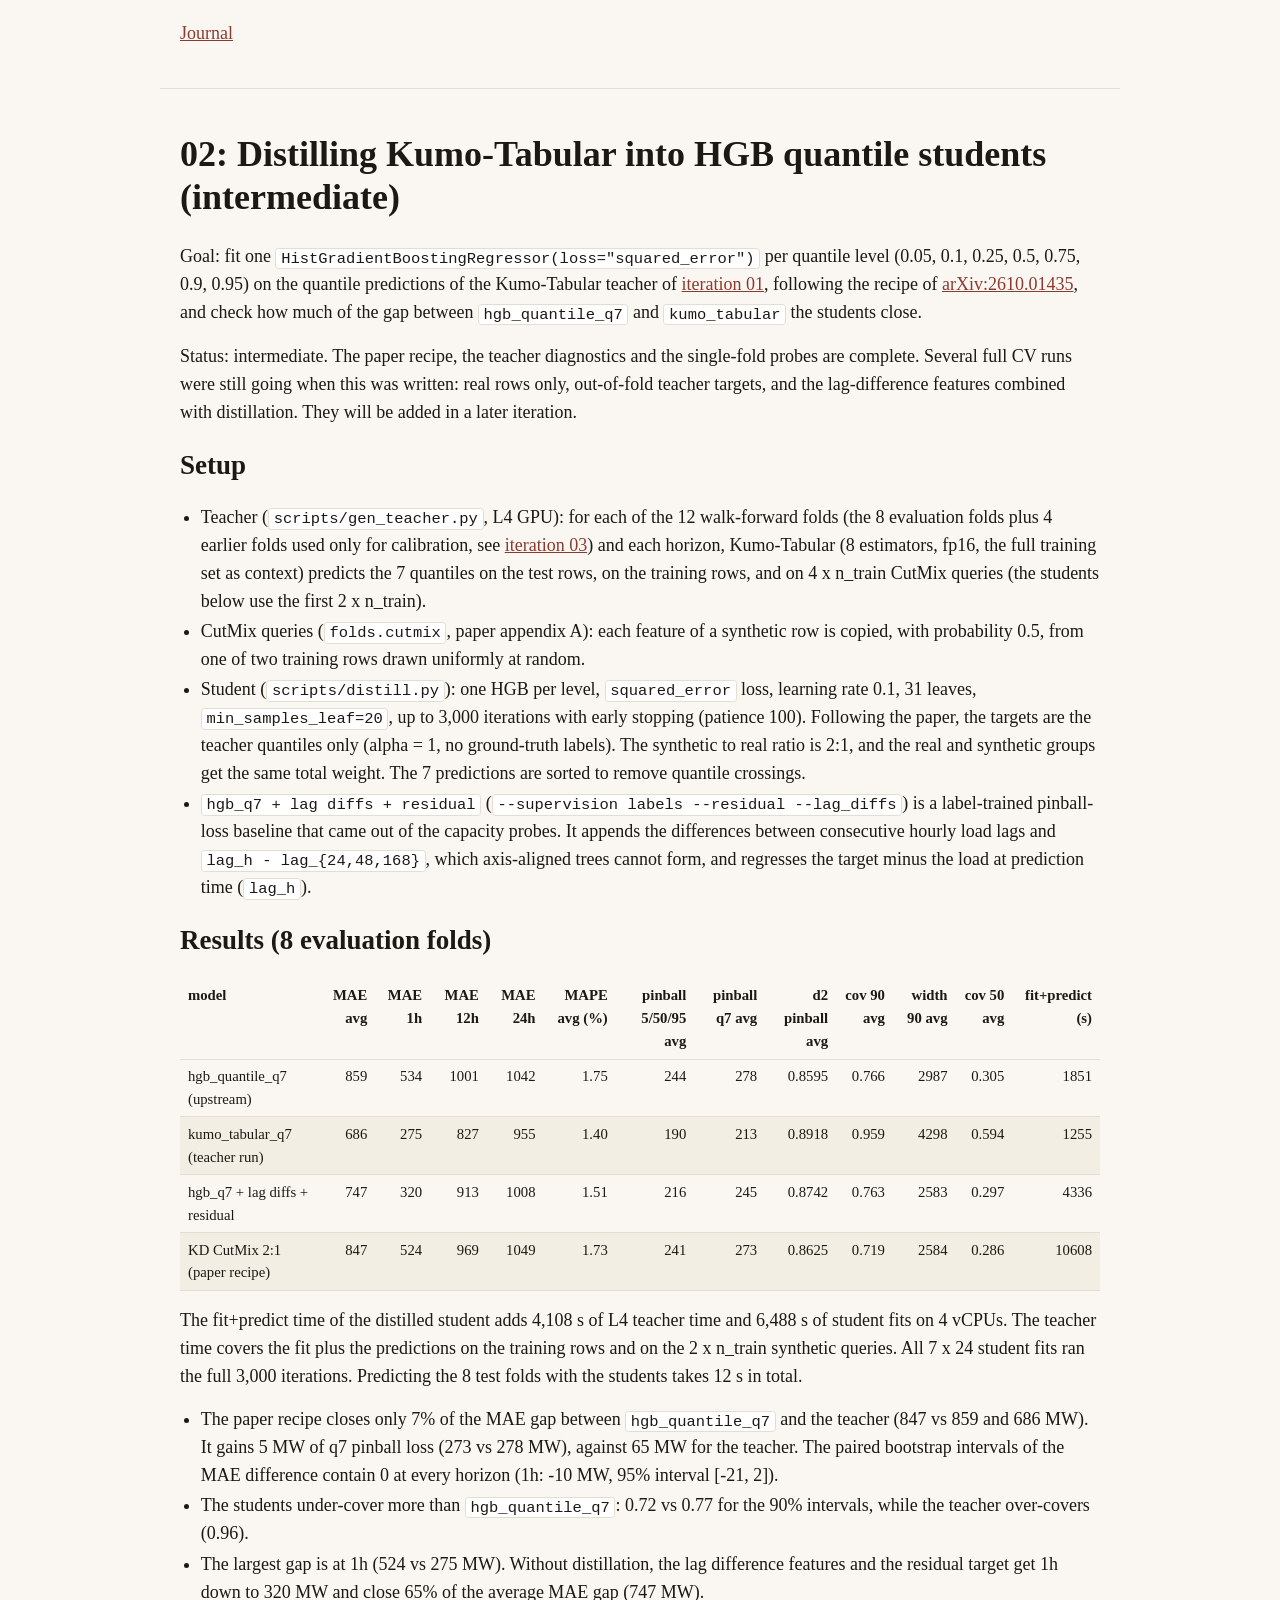
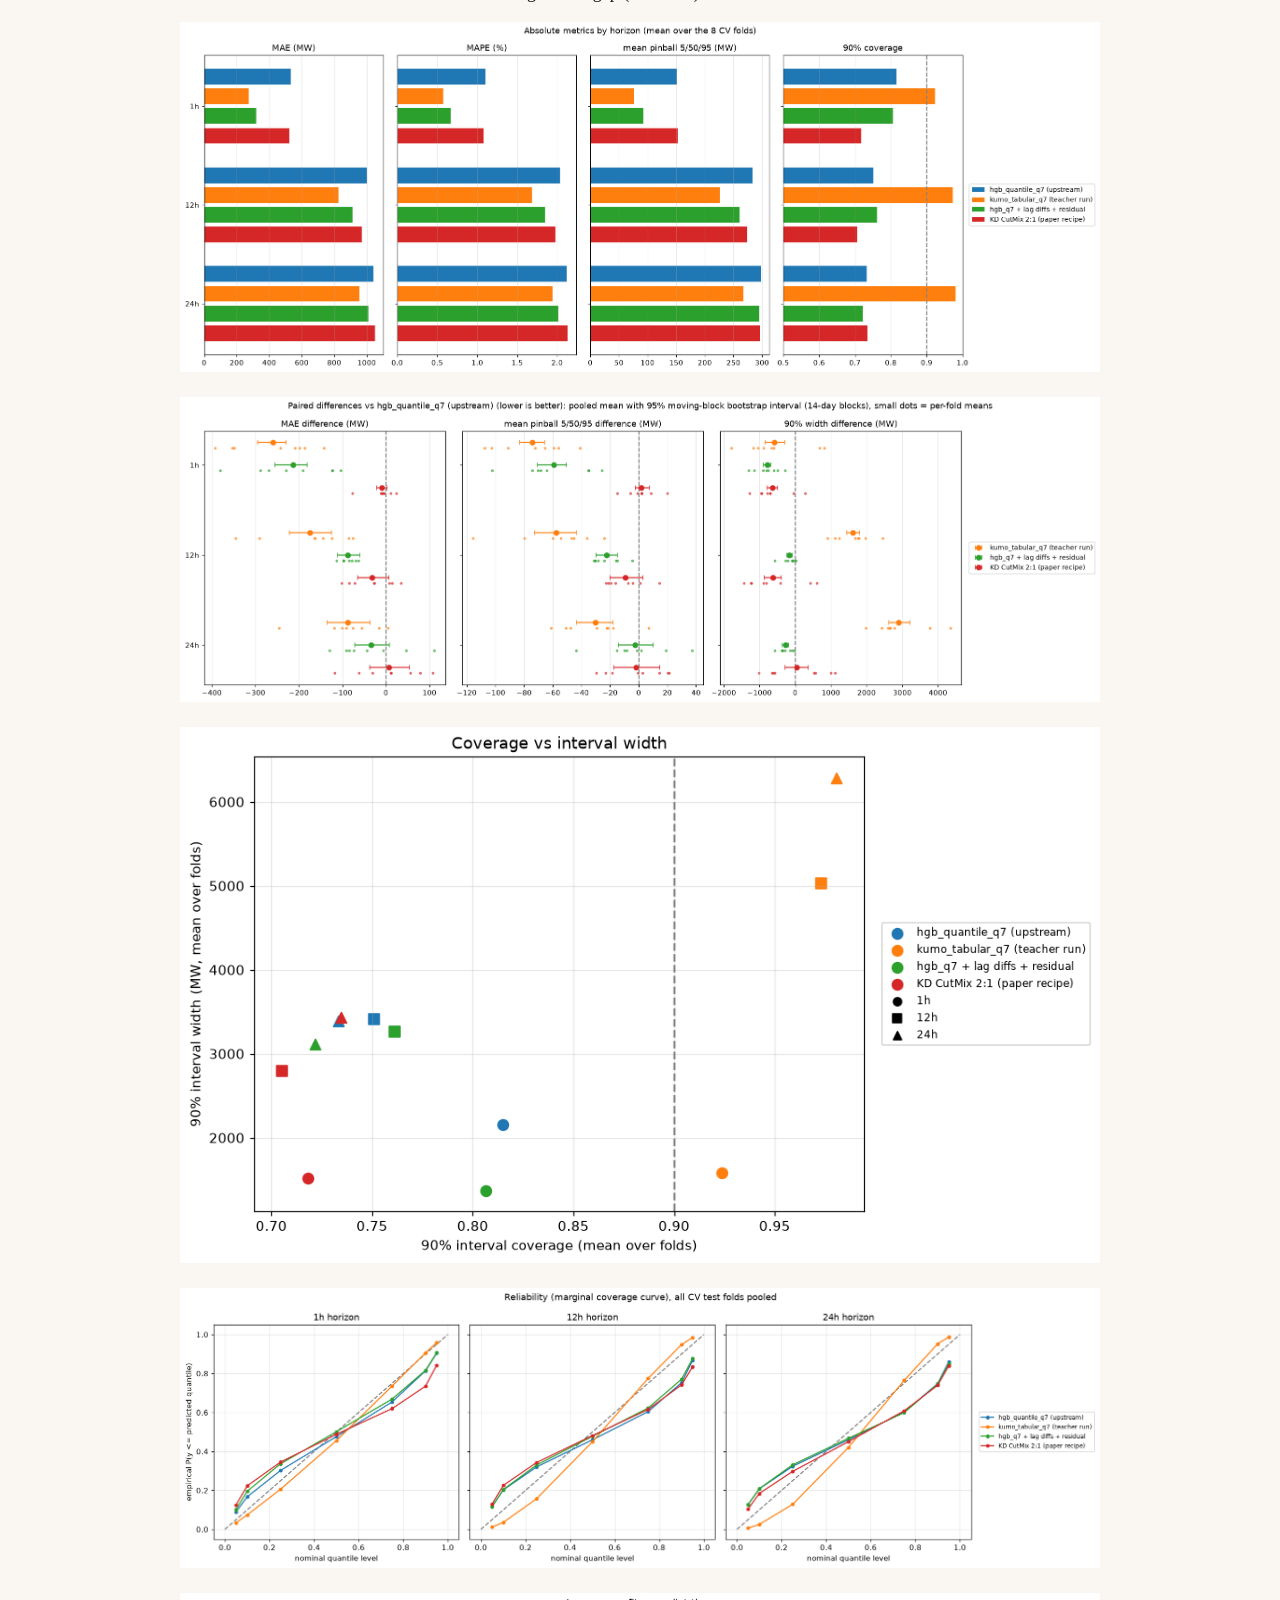
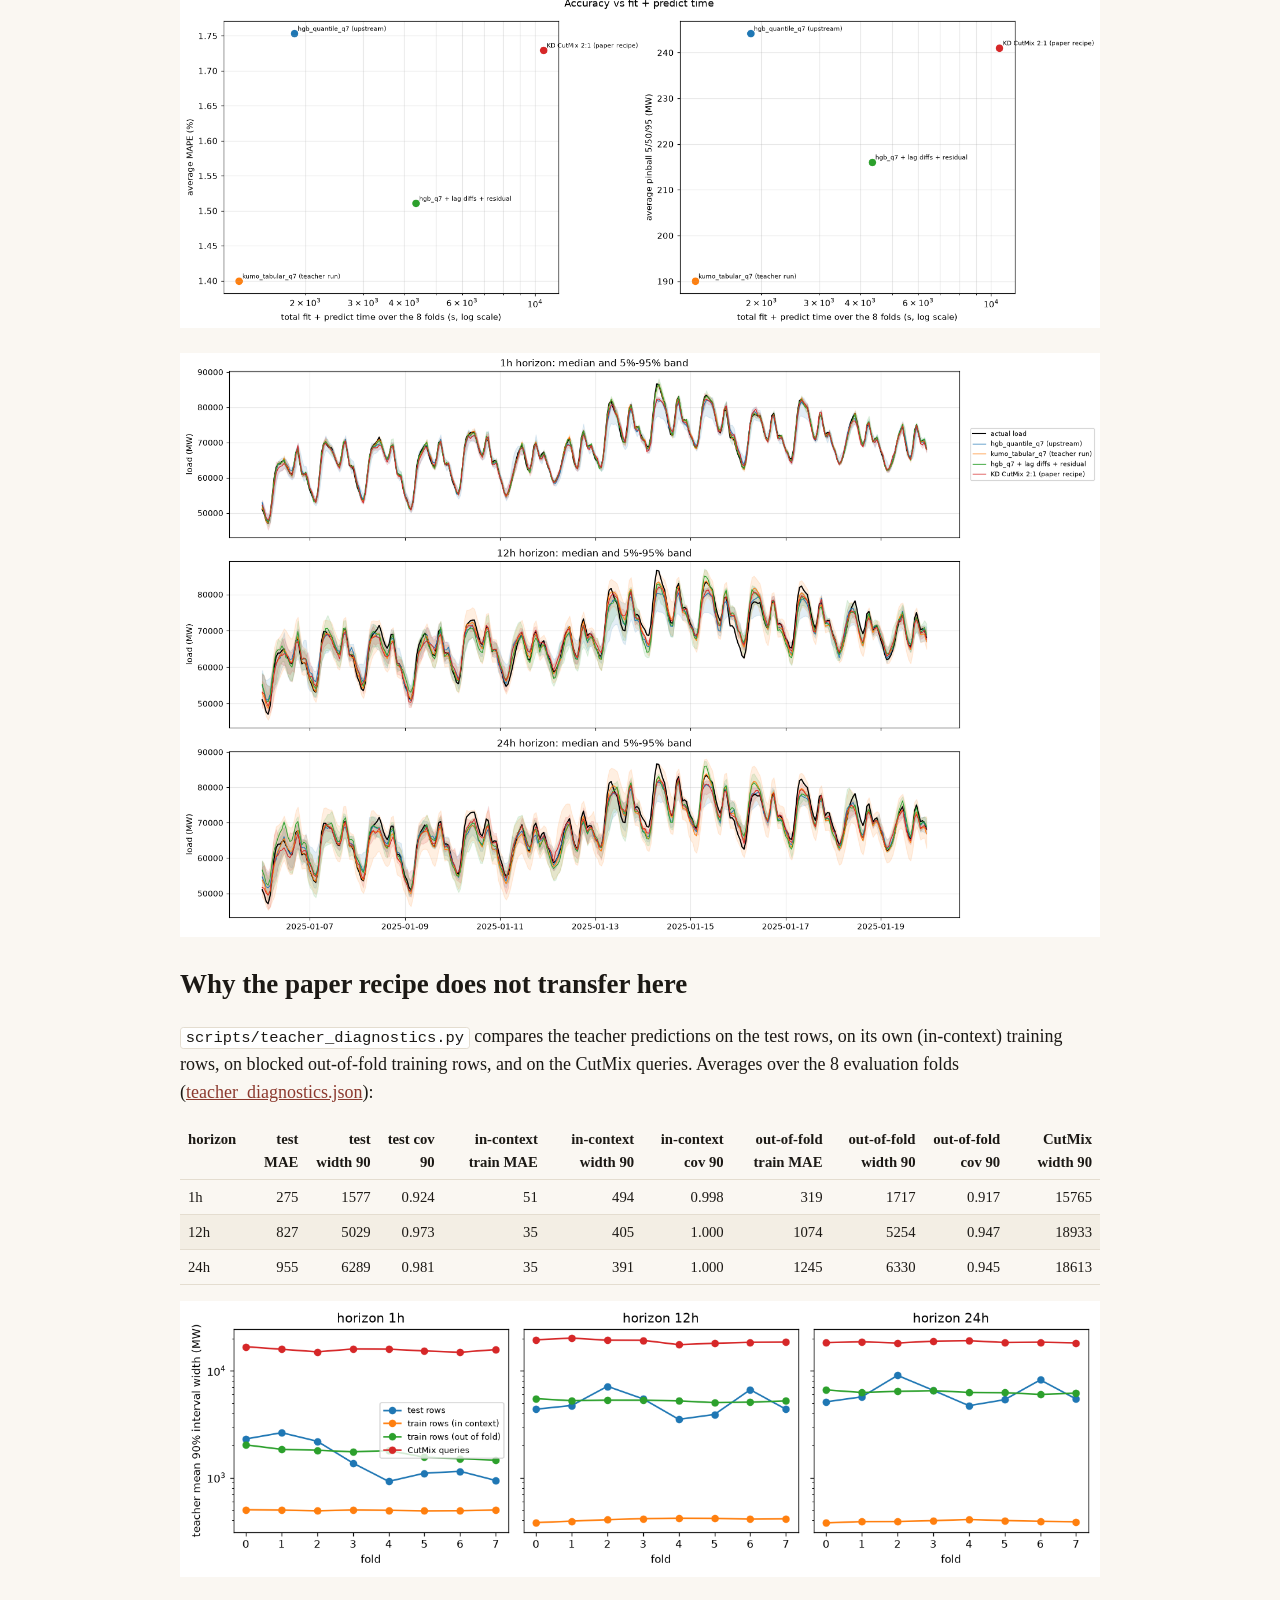
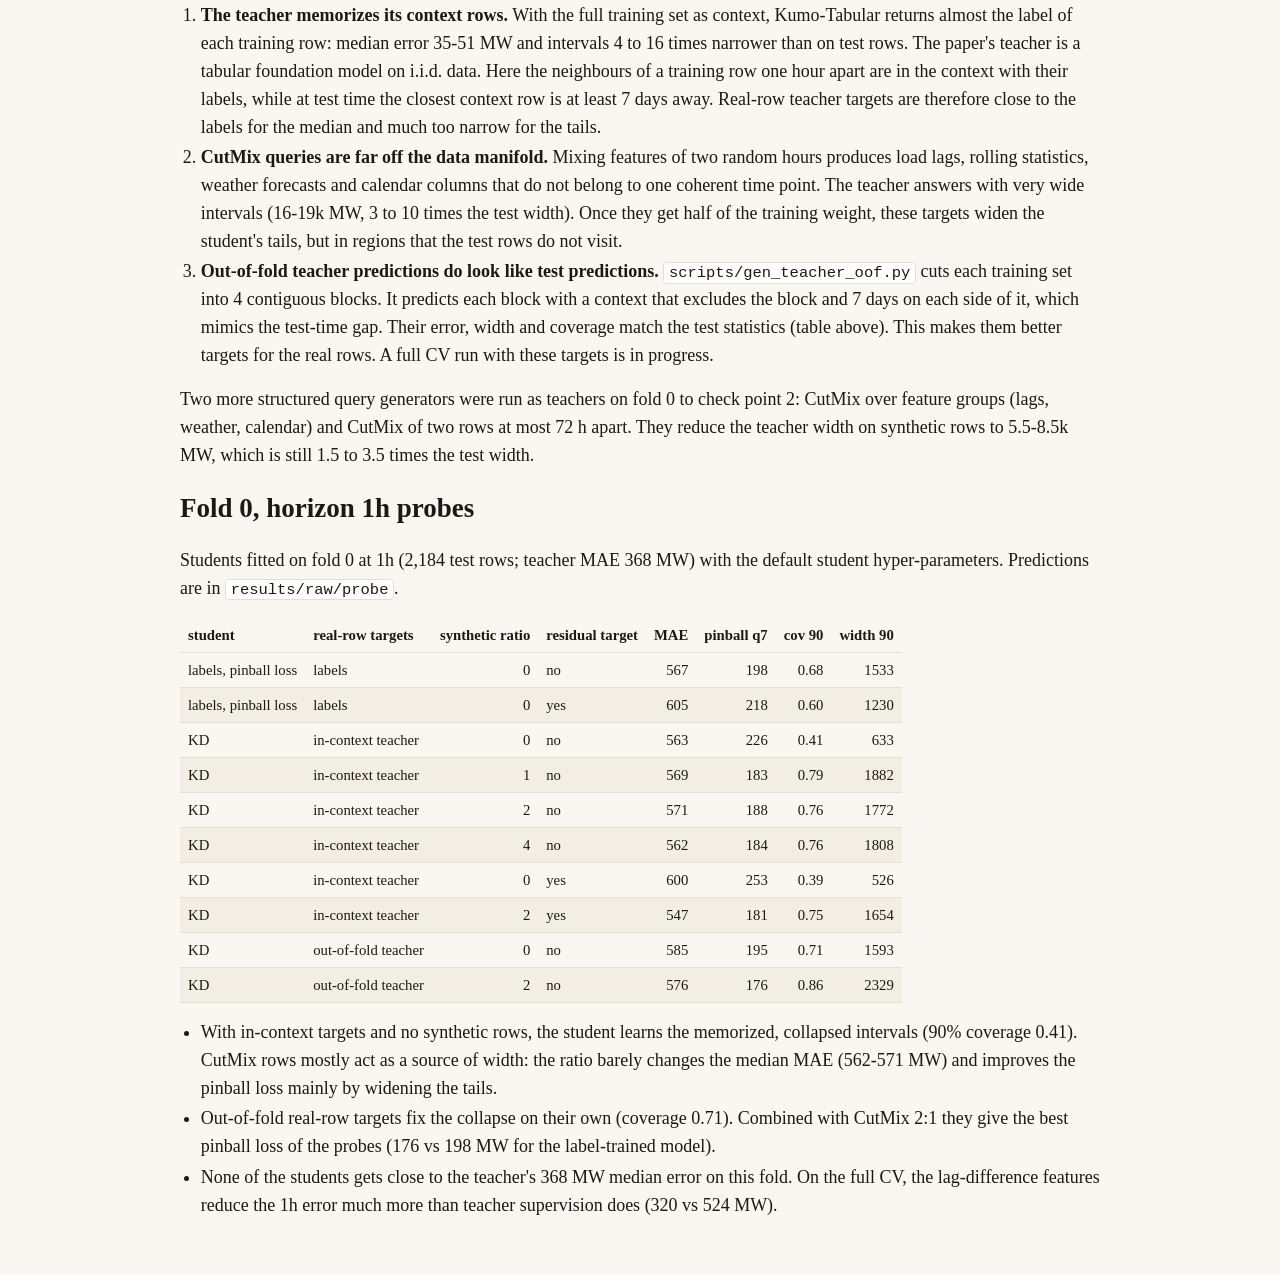
==== pr-21/02-distillation/index.html @ efc815a3 "Publish report for pull request #21" ====
<!DOCTYPE html>
<html lang="en">
<head>
<meta charset="utf-8" />
<meta name="viewport" content="width=device-width, initial-scale=1" />
<title>02-distillation</title>
<link rel="stylesheet" href="../style.css" />
</head>
<body>
<header>
<nav>
<a href="../index.html">Journal</a>

</nav>
</header>
<main>
<h1 id="02-distilling-kumo-tabular-into-hgb-quantile-students-intermediate">02: Distilling Kumo-Tabular into HGB quantile students (intermediate)</h1>
<p>Goal: fit one <code>HistGradientBoostingRegressor(loss="squared_error")</code> per quantile level (0.05, 0.1, 0.25, 0.5, 0.75, 0.9, 0.95) on the quantile predictions of the Kumo-Tabular teacher of <a href="../01-reproduction/index.html">iteration 01</a>, following the recipe of <a href="https://arxiv.org/html/2610.01435">arXiv:2610.01435</a>, and check how much of the gap between <code>hgb_quantile_q7</code> and <code>kumo_tabular</code> the students close.</p>
<p>Status: intermediate. The paper recipe, the teacher diagnostics and the single-fold probes are complete. Several full CV runs were still going when this was written: real rows only, out-of-fold teacher targets, and the lag-difference features combined with distillation. They will be added in a later iteration.</p>
<h2 id="setup">Setup</h2>
<ul>
<li>Teacher (<code>scripts/gen_teacher.py</code>, L4 GPU): for each of the 12 walk-forward folds (the 8 evaluation folds plus 4 earlier folds used only for calibration, see <a href="../03-calibration/index.html">iteration 03</a>) and each horizon, Kumo-Tabular (8 estimators, fp16, the full training set as context) predicts the 7 quantiles on the test rows, on the training rows, and on 4 x n_train CutMix queries (the students below use the first 2 x n_train).</li>
<li>CutMix queries (<code>folds.cutmix</code>, paper appendix A): each feature of a synthetic row is copied, with probability 0.5, from one of two training rows drawn uniformly at random.</li>
<li>Student (<code>scripts/distill.py</code>): one HGB per level, <code>squared_error</code> loss, learning rate 0.1, 31 leaves, <code>min_samples_leaf=20</code>, up to 3,000 iterations with early stopping (patience 100). Following the paper, the targets are the teacher quantiles only (alpha = 1, no ground-truth labels). The synthetic to real ratio is 2:1, and the real and synthetic groups get the same total weight. The 7 predictions are sorted to remove quantile crossings.</li>
<li><code>hgb_q7 + lag diffs + residual</code> (<code>--supervision labels --residual --lag_diffs</code>) is a label-trained pinball-loss baseline that came out of the capacity probes. It appends the differences between consecutive hourly load lags and <code>lag_h - lag_{24,48,168}</code>, which axis-aligned trees cannot form, and regresses the target minus the load at prediction time (<code>lag_h</code>).</li>
</ul>
<h2 id="results-8-evaluation-folds">Results (8 evaluation folds)</h2>
<table>
<thead>
<tr class="header">
<th>model</th>
<th style="text-align: right;">MAE avg</th>
<th style="text-align: right;">MAE 1h</th>
<th style="text-align: right;">MAE 12h</th>
<th style="text-align: right;">MAE 24h</th>
<th style="text-align: right;">MAPE avg (%)</th>
<th style="text-align: right;">pinball 5/50/95 avg</th>
<th style="text-align: right;">pinball q7 avg</th>
<th style="text-align: right;">d2 pinball avg</th>
<th style="text-align: right;">cov 90 avg</th>
<th style="text-align: right;">width 90 avg</th>
<th style="text-align: right;">cov 50 avg</th>
<th style="text-align: right;">fit+predict (s)</th>
</tr>
</thead>
<tbody>
<tr class="odd">
<td>hgb_quantile_q7 (upstream)</td>
<td style="text-align: right;">859</td>
<td style="text-align: right;">534</td>
<td style="text-align: right;">1001</td>
<td style="text-align: right;">1042</td>
<td style="text-align: right;">1.75</td>
<td style="text-align: right;">244</td>
<td style="text-align: right;">278</td>
<td style="text-align: right;">0.8595</td>
<td style="text-align: right;">0.766</td>
<td style="text-align: right;">2987</td>
<td style="text-align: right;">0.305</td>
<td style="text-align: right;">1851</td>
</tr>
<tr class="even">
<td>kumo_tabular_q7 (teacher run)</td>
<td style="text-align: right;">686</td>
<td style="text-align: right;">275</td>
<td style="text-align: right;">827</td>
<td style="text-align: right;">955</td>
<td style="text-align: right;">1.40</td>
<td style="text-align: right;">190</td>
<td style="text-align: right;">213</td>
<td style="text-align: right;">0.8918</td>
<td style="text-align: right;">0.959</td>
<td style="text-align: right;">4298</td>
<td style="text-align: right;">0.594</td>
<td style="text-align: right;">1255</td>
</tr>
<tr class="odd">
<td>hgb_q7 + lag diffs + residual</td>
<td style="text-align: right;">747</td>
<td style="text-align: right;">320</td>
<td style="text-align: right;">913</td>
<td style="text-align: right;">1008</td>
<td style="text-align: right;">1.51</td>
<td style="text-align: right;">216</td>
<td style="text-align: right;">245</td>
<td style="text-align: right;">0.8742</td>
<td style="text-align: right;">0.763</td>
<td style="text-align: right;">2583</td>
<td style="text-align: right;">0.297</td>
<td style="text-align: right;">4336</td>
</tr>
<tr class="even">
<td>KD CutMix 2:1 (paper recipe)</td>
<td style="text-align: right;">847</td>
<td style="text-align: right;">524</td>
<td style="text-align: right;">969</td>
<td style="text-align: right;">1049</td>
<td style="text-align: right;">1.73</td>
<td style="text-align: right;">241</td>
<td style="text-align: right;">273</td>
<td style="text-align: right;">0.8625</td>
<td style="text-align: right;">0.719</td>
<td style="text-align: right;">2584</td>
<td style="text-align: right;">0.286</td>
<td style="text-align: right;">10608</td>
</tr>
</tbody>
</table>
<p>The fit+predict time of the distilled student adds 4,108 s of L4 teacher time and 6,488 s of student fits on 4 vCPUs. The teacher time covers the fit plus the predictions on the training rows and on the 2 x n_train synthetic queries. All 7 x 24 student fits ran the full 3,000 iterations. Predicting the 8 test folds with the students takes 12 s in total.</p>
<ul>
<li>The paper recipe closes only 7% of the MAE gap between <code>hgb_quantile_q7</code> and the teacher (847 vs 859 and 686 MW). It gains 5 MW of q7 pinball loss (273 vs 278 MW), against 65 MW for the teacher. The paired bootstrap intervals of the MAE difference contain 0 at every horizon (1h: -10 MW, 95% interval [-21, 2]).</li>
<li>The students under-cover more than <code>hgb_quantile_q7</code>: 0.72 vs 0.77 for the 90% intervals, while the teacher over-covers (0.96).</li>
<li>The largest gap is at 1h (524 vs 275 MW). Without distillation, the lag difference features and the residual target get 1h down to 320 MW and close 65% of the average MAE gap (747 MW).</li>
</ul>
<p><img src="bars.png" alt="Absolute metrics by horizon" /></p>
<p><img src="differences.png" alt="Paired differences vs hgb_quantile_q7" /></p>
<p><img src="coverage_width.png" alt="Coverage vs width" /></p>
<p><img src="reliability.png" alt="Reliability" /></p>
<p><img src="pareto.png" alt="Accuracy vs fit + predict time" /></p>
<p><img src="timeseries.png" alt="True vs predicted load, two weeks of January 2025" /></p>
<h2 id="why-the-paper-recipe-does-not-transfer-here">Why the paper recipe does not transfer here</h2>
<p><code>scripts/teacher_diagnostics.py</code> compares the teacher predictions on the test rows, on its own (in-context) training rows, on blocked out-of-fold training rows, and on the CutMix queries. Averages over the 8 evaluation folds (<a href="teacher_diagnostics.json">teacher_diagnostics.json</a>):</p>
<table>
<thead>
<tr class="header">
<th>horizon</th>
<th style="text-align: right;">test MAE</th>
<th style="text-align: right;">test width 90</th>
<th style="text-align: right;">test cov 90</th>
<th style="text-align: right;">in-context train MAE</th>
<th style="text-align: right;">in-context width 90</th>
<th style="text-align: right;">in-context cov 90</th>
<th style="text-align: right;">out-of-fold train MAE</th>
<th style="text-align: right;">out-of-fold width 90</th>
<th style="text-align: right;">out-of-fold cov 90</th>
<th style="text-align: right;">CutMix width 90</th>
</tr>
</thead>
<tbody>
<tr class="odd">
<td>1h</td>
<td style="text-align: right;">275</td>
<td style="text-align: right;">1577</td>
<td style="text-align: right;">0.924</td>
<td style="text-align: right;">51</td>
<td style="text-align: right;">494</td>
<td style="text-align: right;">0.998</td>
<td style="text-align: right;">319</td>
<td style="text-align: right;">1717</td>
<td style="text-align: right;">0.917</td>
<td style="text-align: right;">15765</td>
</tr>
<tr class="even">
<td>12h</td>
<td style="text-align: right;">827</td>
<td style="text-align: right;">5029</td>
<td style="text-align: right;">0.973</td>
<td style="text-align: right;">35</td>
<td style="text-align: right;">405</td>
<td style="text-align: right;">1.000</td>
<td style="text-align: right;">1074</td>
<td style="text-align: right;">5254</td>
<td style="text-align: right;">0.947</td>
<td style="text-align: right;">18933</td>
</tr>
<tr class="odd">
<td>24h</td>
<td style="text-align: right;">955</td>
<td style="text-align: right;">6289</td>
<td style="text-align: right;">0.981</td>
<td style="text-align: right;">35</td>
<td style="text-align: right;">391</td>
<td style="text-align: right;">1.000</td>
<td style="text-align: right;">1245</td>
<td style="text-align: right;">6330</td>
<td style="text-align: right;">0.945</td>
<td style="text-align: right;">18613</td>
</tr>
</tbody>
</table>
<p><img src="teacher_width.png" alt="Teacher 90% interval width on test, train and CutMix rows" /></p>
<ol type="1">
<li><strong>The teacher memorizes its context rows.</strong> With the full training set as context, Kumo-Tabular returns almost the label of each training row: median error 35-51 MW and intervals 4 to 16 times narrower than on test rows. The paper's teacher is a tabular foundation model on i.i.d. data. Here the neighbours of a training row one hour apart are in the context with their labels, while at test time the closest context row is at least 7 days away. Real-row teacher targets are therefore close to the labels for the median and much too narrow for the tails.</li>
<li><strong>CutMix queries are far off the data manifold.</strong> Mixing features of two random hours produces load lags, rolling statistics, weather forecasts and calendar columns that do not belong to one coherent time point. The teacher answers with very wide intervals (16-19k MW, 3 to 10 times the test width). Once they get half of the training weight, these targets widen the student's tails, but in regions that the test rows do not visit.</li>
<li><strong>Out-of-fold teacher predictions do look like test predictions.</strong> <code>scripts/gen_teacher_oof.py</code> cuts each training set into 4 contiguous blocks. It predicts each block with a context that excludes the block and 7 days on each side of it, which mimics the test-time gap. Their error, width and coverage match the test statistics (table above). This makes them better targets for the real rows. A full CV run with these targets is in progress.</li>
</ol>
<p>Two more structured query generators were run as teachers on fold 0 to check point 2: CutMix over feature groups (lags, weather, calendar) and CutMix of two rows at most 72 h apart. They reduce the teacher width on synthetic rows to 5.5-8.5k MW, which is still 1.5 to 3.5 times the test width.</p>
<h2 id="fold-0-horizon-1h-probes">Fold 0, horizon 1h probes</h2>
<p>Students fitted on fold 0 at 1h (2,184 test rows; teacher MAE 368 MW) with the default student hyper-parameters. Predictions are in <code>results/raw/probe</code>.</p>
<table>
<thead>
<tr class="header">
<th>student</th>
<th>real-row targets</th>
<th style="text-align: right;">synthetic ratio</th>
<th>residual target</th>
<th style="text-align: right;">MAE</th>
<th style="text-align: right;">pinball q7</th>
<th style="text-align: right;">cov 90</th>
<th style="text-align: right;">width 90</th>
</tr>
</thead>
<tbody>
<tr class="odd">
<td>labels, pinball loss</td>
<td>labels</td>
<td style="text-align: right;">0</td>
<td>no</td>
<td style="text-align: right;">567</td>
<td style="text-align: right;">198</td>
<td style="text-align: right;">0.68</td>
<td style="text-align: right;">1533</td>
</tr>
<tr class="even">
<td>labels, pinball loss</td>
<td>labels</td>
<td style="text-align: right;">0</td>
<td>yes</td>
<td style="text-align: right;">605</td>
<td style="text-align: right;">218</td>
<td style="text-align: right;">0.60</td>
<td style="text-align: right;">1230</td>
</tr>
<tr class="odd">
<td>KD</td>
<td>in-context teacher</td>
<td style="text-align: right;">0</td>
<td>no</td>
<td style="text-align: right;">563</td>
<td style="text-align: right;">226</td>
<td style="text-align: right;">0.41</td>
<td style="text-align: right;">633</td>
</tr>
<tr class="even">
<td>KD</td>
<td>in-context teacher</td>
<td style="text-align: right;">1</td>
<td>no</td>
<td style="text-align: right;">569</td>
<td style="text-align: right;">183</td>
<td style="text-align: right;">0.79</td>
<td style="text-align: right;">1882</td>
</tr>
<tr class="odd">
<td>KD</td>
<td>in-context teacher</td>
<td style="text-align: right;">2</td>
<td>no</td>
<td style="text-align: right;">571</td>
<td style="text-align: right;">188</td>
<td style="text-align: right;">0.76</td>
<td style="text-align: right;">1772</td>
</tr>
<tr class="even">
<td>KD</td>
<td>in-context teacher</td>
<td style="text-align: right;">4</td>
<td>no</td>
<td style="text-align: right;">562</td>
<td style="text-align: right;">184</td>
<td style="text-align: right;">0.76</td>
<td style="text-align: right;">1808</td>
</tr>
<tr class="odd">
<td>KD</td>
<td>in-context teacher</td>
<td style="text-align: right;">0</td>
<td>yes</td>
<td style="text-align: right;">600</td>
<td style="text-align: right;">253</td>
<td style="text-align: right;">0.39</td>
<td style="text-align: right;">526</td>
</tr>
<tr class="even">
<td>KD</td>
<td>in-context teacher</td>
<td style="text-align: right;">2</td>
<td>yes</td>
<td style="text-align: right;">547</td>
<td style="text-align: right;">181</td>
<td style="text-align: right;">0.75</td>
<td style="text-align: right;">1654</td>
</tr>
<tr class="odd">
<td>KD</td>
<td>out-of-fold teacher</td>
<td style="text-align: right;">0</td>
<td>no</td>
<td style="text-align: right;">585</td>
<td style="text-align: right;">195</td>
<td style="text-align: right;">0.71</td>
<td style="text-align: right;">1593</td>
</tr>
<tr class="even">
<td>KD</td>
<td>out-of-fold teacher</td>
<td style="text-align: right;">2</td>
<td>no</td>
<td style="text-align: right;">576</td>
<td style="text-align: right;">176</td>
<td style="text-align: right;">0.86</td>
<td style="text-align: right;">2329</td>
</tr>
</tbody>
</table>
<ul>
<li>With in-context targets and no synthetic rows, the student learns the memorized, collapsed intervals (90% coverage 0.41). CutMix rows mostly act as a source of width: the ratio barely changes the median MAE (562-571 MW) and improves the pinball loss mainly by widening the tails.</li>
<li>Out-of-fold real-row targets fix the collapse on their own (coverage 0.71). Combined with CutMix 2:1 they give the best pinball loss of the probes (176 vs 198 MW for the label-trained model).</li>
<li>None of the students gets close to the teacher's 368 MW median error on this fold. On the full CV, the lag-difference features reduce the 1h error much more than teacher supervision does (320 vs 524 MW).</li>
</ul>

</main>
</body>
</html>
---- pr-21/style.css ----
:root { color-scheme: light; --ink: #1c1915; --muted: #5c564c; --line: #e4ddd0; --paper: #faf7f2; --accent: #8c3a2f; }
body { margin: 0; font: 18px/1.55 "Iowan Old Style", Palatino, Georgia, serif; color: var(--ink); background: var(--paper); }
header, main { max-width: 920px; margin: 0 auto; padding: 1.25rem 1.25rem 2.5rem; }
header { border-bottom: 1px solid var(--line); }
a { color: var(--accent); }
nav a { margin-right: 1rem; }
h1, h2, h3, h4, h5, h6 { line-height: 1.2; }
p, ul, ol, blockquote, pre, div.sourceCode, table, hr, .footnotes { margin: 1rem 0; }
ul, ol { padding-left: 1.3rem; }
li { margin: 0.15rem 0; }
li > ul, li > ol { margin: 0.15rem 0; }
ul.task-list { list-style: none; padding-left: 0.2rem; }
ul.task-list input { margin-right: 0.4rem; }
blockquote { padding: 0.2rem 1rem; border-left: 3px solid var(--accent); color: var(--muted); }
table { border-collapse: collapse; width: 100%; font-size: 0.92rem; display: block; overflow-x: auto; }
th, td { border-bottom: 1px solid var(--line); text-align: left; padding: 0.35rem 0.5rem; vertical-align: top; }
tbody tr.even { background: #f3eee4; }
code { font-family: ui-monospace, SFMono-Regular, Menlo, Consolas, monospace; font-size: 0.86em; }
:not(pre) > code { background: #fff; border: 1px solid var(--line); padding: 0.05em 0.3em; border-radius: 0.2rem; }
pre { overflow-x: auto; padding: 0.8rem 1rem; background: #fff; border: 1px solid var(--line); }
div.sourceCode { overflow-x: auto; background: #fff; border: 1px solid var(--line); }
div.sourceCode pre { margin: 0; border: 0; background: transparent; }
div.sourceCode a { color: inherit; text-decoration: none; }
hr { border: 0; border-top: 1px solid var(--line); }
img { max-width: 100%; height: auto; }
figure { margin: 1rem 0; }
figcaption { color: var(--muted); font-size: 0.9rem; }
math[display="block"] { display: block; overflow-x: auto; margin: 1rem 0; }
sup { line-height: 0; }
.footnotes { color: var(--muted); font-size: 0.92rem; }
.footnote-back { text-decoration: none; }
.meta { color: var(--muted); }
dt { font-weight: 600; }
dd { margin: 0 0 0.6rem; }
del { color: var(--muted); }
code span.al { color: #ff0000; font-weight: bold; }
code span.an { color: #60a0b0; font-weight: bold; font-style: italic; }
code span.at { color: #7d9029; }
code span.bn { color: #40a070; }
code span.bu { color: #008000; }
code span.cf { color: #007020; font-weight: bold; }
code span.ch { color: #4070a0; }
code span.cn { color: #880000; }
code span.co { color: #60a0b0; font-style: italic; }
code span.cv { color: #60a0b0; font-weight: bold; font-style: italic; }
code span.do { color: #ba2121; font-style: italic; }
code span.dt { color: #902000; }
code span.dv { color: #40a070; }
code span.er { color: #ff0000; font-weight: bold; }
code span.fl { color: #40a070; }
code span.fu { color: #06287e; }
code span.im { color: #008000; font-weight: bold; }
code span.in { color: #60a0b0; font-weight: bold; font-style: italic; }
code span.kw { color: #007020; font-weight: bold; }
code span.op { color: #666666; }
code span.ot { color: #007020; }
code span.pp { color: #bc7a00; }
code span.sc { color: #4070a0; }
code span.ss { color: #bb6688; }
code span.st { color: #4070a0; }
code span.va { color: #19177c; }
code span.vs { color: #4070a0; }
code span.wa { color: #60a0b0; font-weight: bold; font-style: italic; }
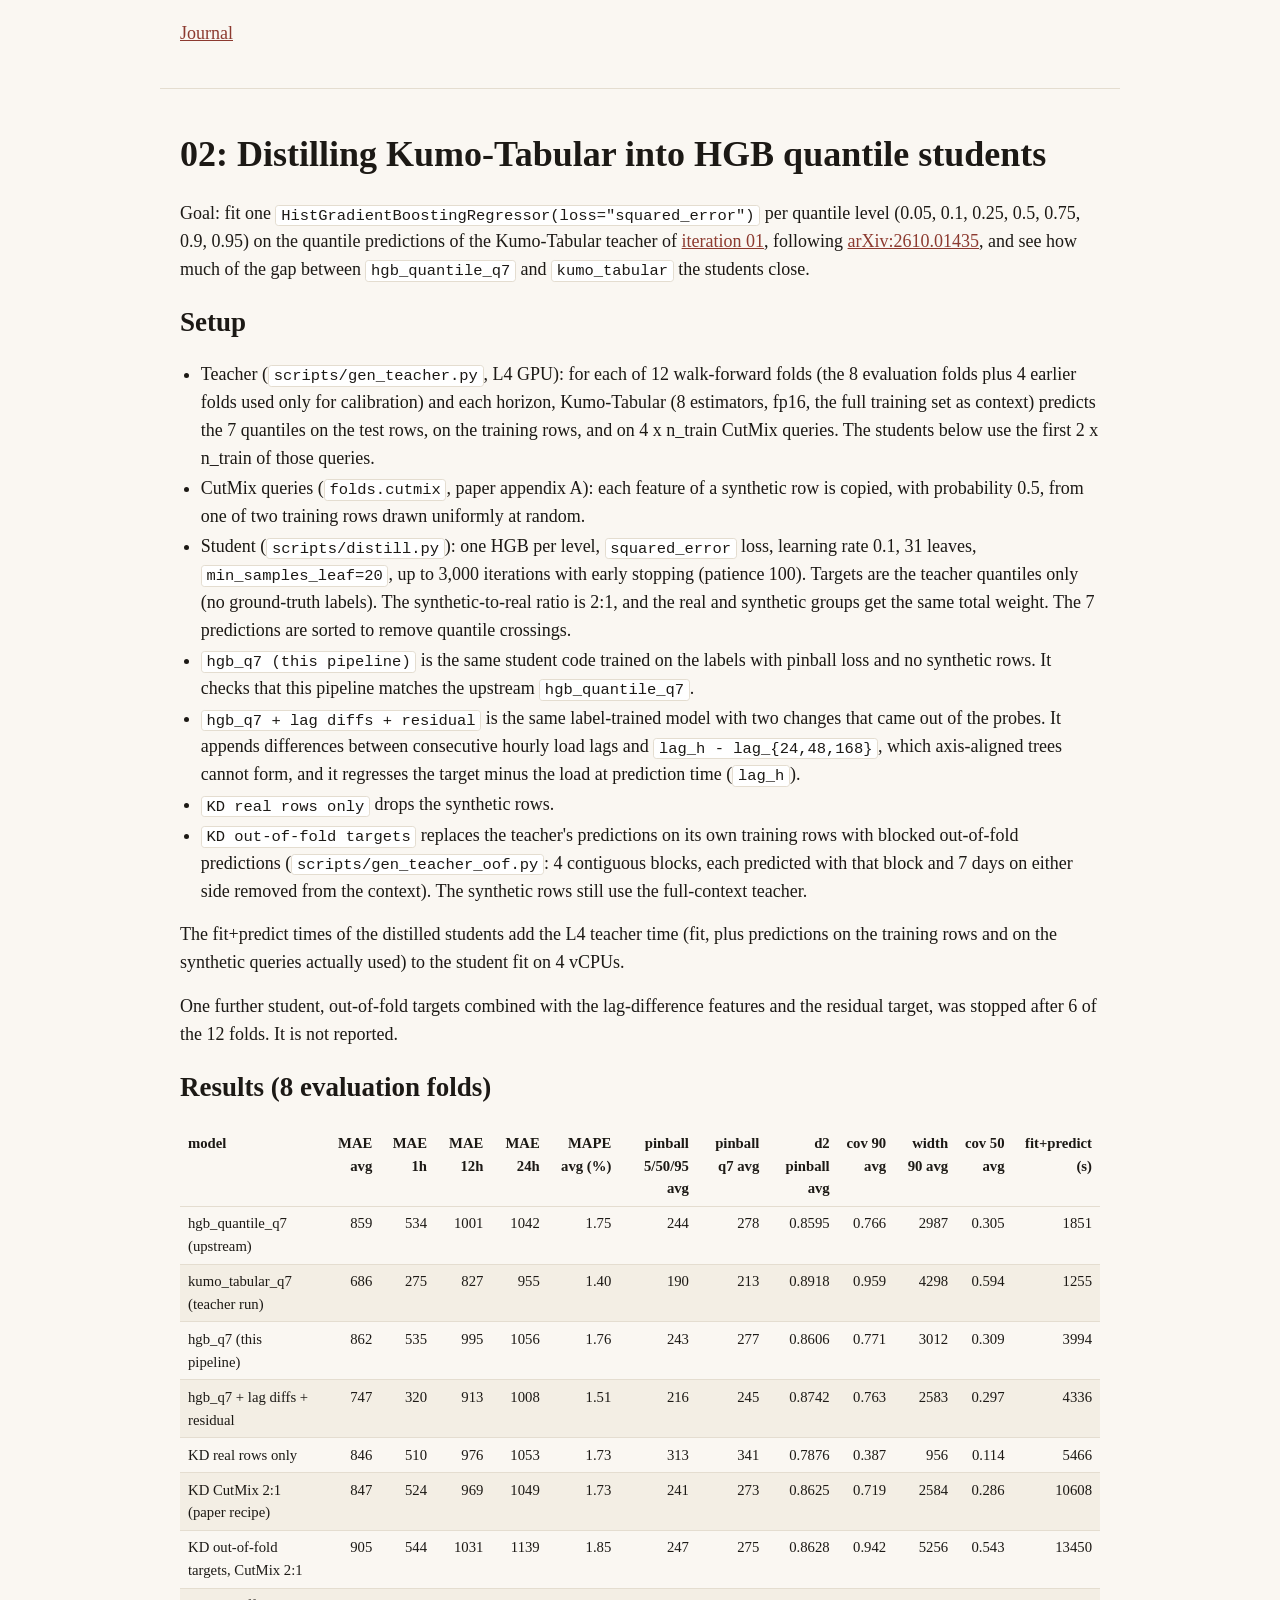
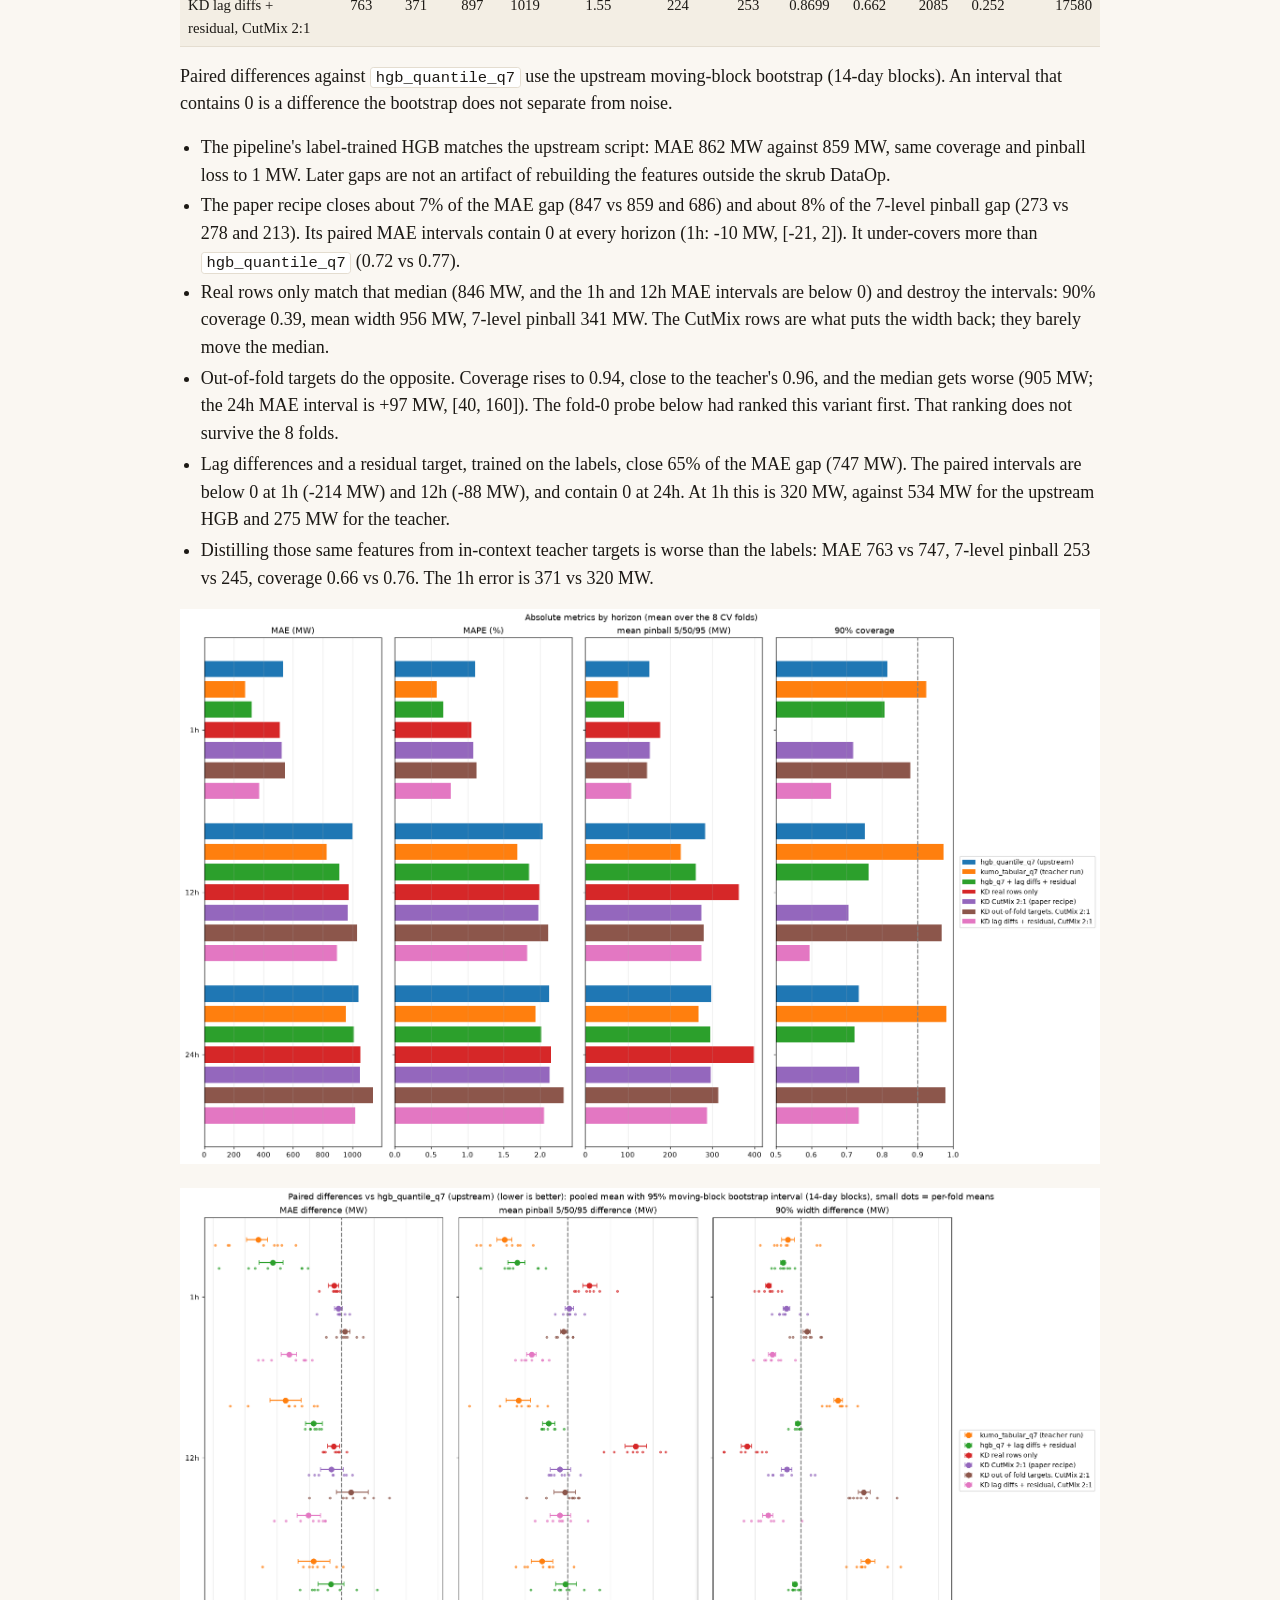
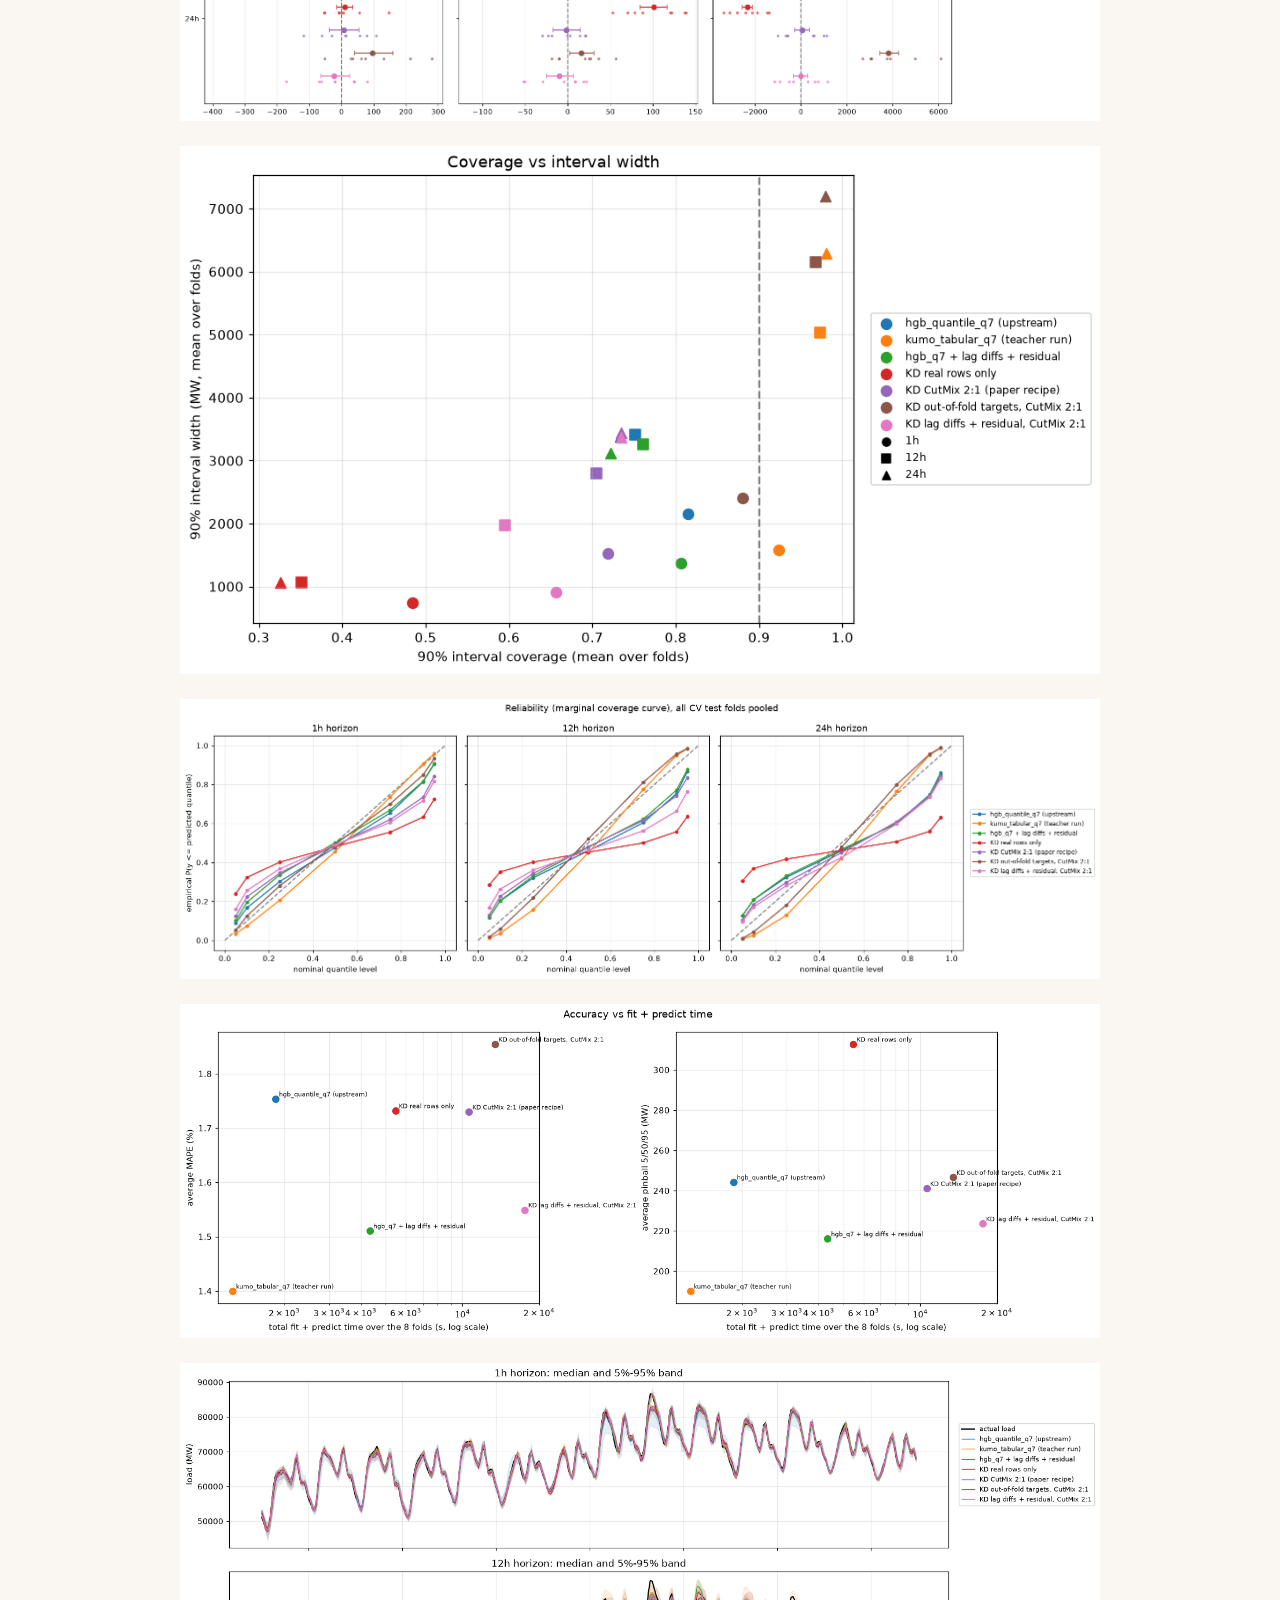
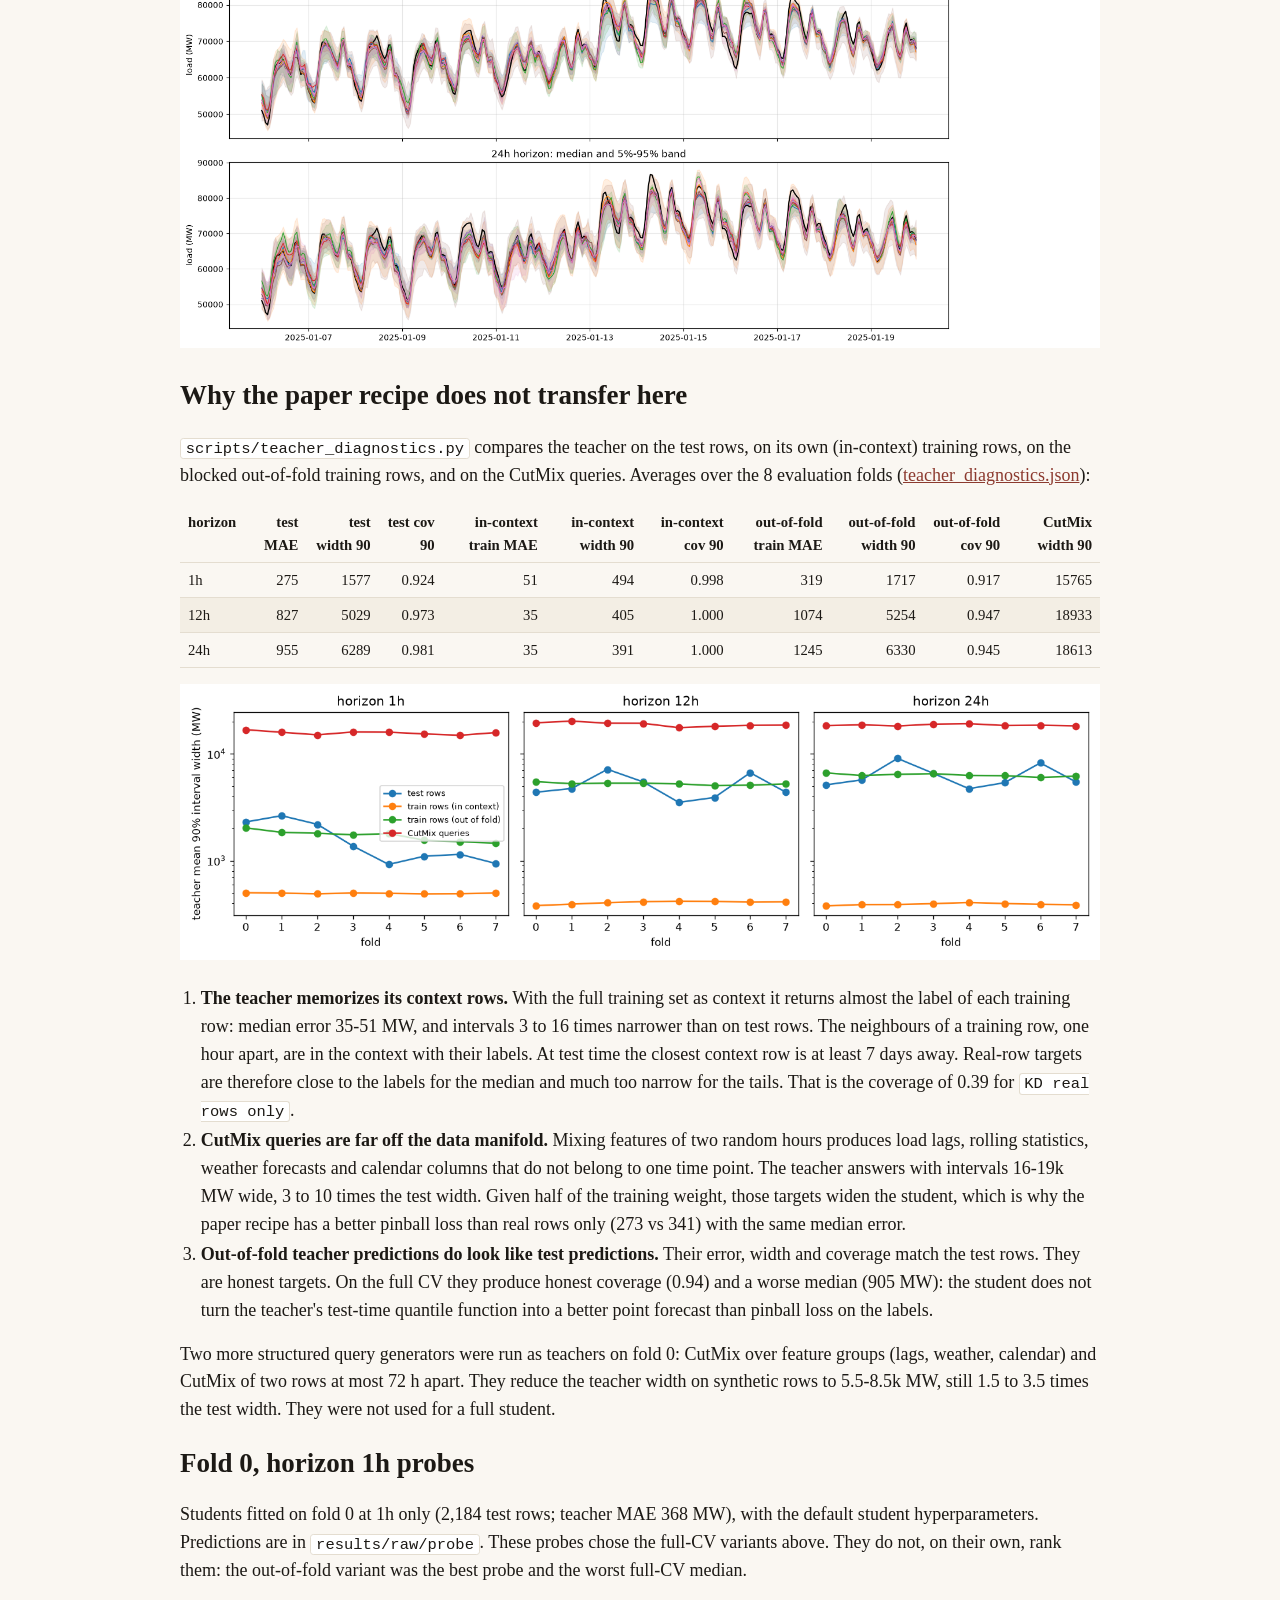
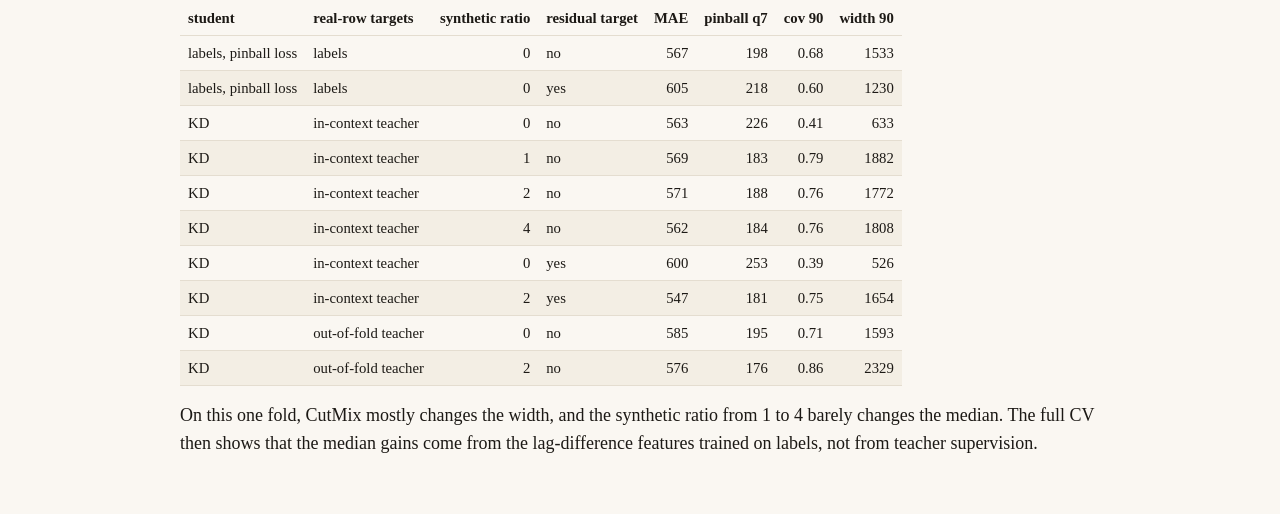
==== commit a0ca44d6: "Publish report for pull request #21" ====
--- a/pr-21/02-distillation/index.html
+++ b/pr-21/02-distillation/index.html
@@ -14,16 +14,20 @@
 </nav>
 </header>
 <main>
-<h1 id="02-distilling-kumo-tabular-into-hgb-quantile-students-intermediate">02: Distilling Kumo-Tabular into HGB quantile students (intermediate)</h1>
-<p>Goal: fit one <code>HistGradientBoostingRegressor(loss="squared_error")</code> per quantile level (0.05, 0.1, 0.25, 0.5, 0.75, 0.9, 0.95) on the quantile predictions of the Kumo-Tabular teacher of <a href="../01-reproduction/index.html">iteration 01</a>, following the recipe of <a href="https://arxiv.org/html/2610.01435">arXiv:2610.01435</a>, and check how much of the gap between <code>hgb_quantile_q7</code> and <code>kumo_tabular</code> the students close.</p>
-<p>Status: intermediate. The paper recipe, the teacher diagnostics and the single-fold probes are complete. Several full CV runs were still going when this was written: real rows only, out-of-fold teacher targets, and the lag-difference features combined with distillation. They will be added in a later iteration.</p>
+<h1 id="02-distilling-kumo-tabular-into-hgb-quantile-students">02: Distilling Kumo-Tabular into HGB quantile students</h1>
+<p>Goal: fit one <code>HistGradientBoostingRegressor(loss="squared_error")</code> per quantile level (0.05, 0.1, 0.25, 0.5, 0.75, 0.9, 0.95) on the quantile predictions of the Kumo-Tabular teacher of <a href="../01-reproduction/index.html">iteration 01</a>, following <a href="https://arxiv.org/html/2610.01435">arXiv:2610.01435</a>, and see how much of the gap between <code>hgb_quantile_q7</code> and <code>kumo_tabular</code> the students close.</p>
 <h2 id="setup">Setup</h2>
 <ul>
-<li>Teacher (<code>scripts/gen_teacher.py</code>, L4 GPU): for each of the 12 walk-forward folds (the 8 evaluation folds plus 4 earlier folds used only for calibration, see <a href="../03-calibration/index.html">iteration 03</a>) and each horizon, Kumo-Tabular (8 estimators, fp16, the full training set as context) predicts the 7 quantiles on the test rows, on the training rows, and on 4 x n_train CutMix queries (the students below use the first 2 x n_train).</li>
+<li>Teacher (<code>scripts/gen_teacher.py</code>, L4 GPU): for each of 12 walk-forward folds (the 8 evaluation folds plus 4 earlier folds used only for calibration) and each horizon, Kumo-Tabular (8 estimators, fp16, the full training set as context) predicts the 7 quantiles on the test rows, on the training rows, and on 4 x n_train CutMix queries. The students below use the first 2 x n_train of those queries.</li>
 <li>CutMix queries (<code>folds.cutmix</code>, paper appendix A): each feature of a synthetic row is copied, with probability 0.5, from one of two training rows drawn uniformly at random.</li>
-<li>Student (<code>scripts/distill.py</code>): one HGB per level, <code>squared_error</code> loss, learning rate 0.1, 31 leaves, <code>min_samples_leaf=20</code>, up to 3,000 iterations with early stopping (patience 100). Following the paper, the targets are the teacher quantiles only (alpha = 1, no ground-truth labels). The synthetic to real ratio is 2:1, and the real and synthetic groups get the same total weight. The 7 predictions are sorted to remove quantile crossings.</li>
-<li><code>hgb_q7 + lag diffs + residual</code> (<code>--supervision labels --residual --lag_diffs</code>) is a label-trained pinball-loss baseline that came out of the capacity probes. It appends the differences between consecutive hourly load lags and <code>lag_h - lag_{24,48,168}</code>, which axis-aligned trees cannot form, and regresses the target minus the load at prediction time (<code>lag_h</code>).</li>
+<li>Student (<code>scripts/distill.py</code>): one HGB per level, <code>squared_error</code> loss, learning rate 0.1, 31 leaves, <code>min_samples_leaf=20</code>, up to 3,000 iterations with early stopping (patience 100). Targets are the teacher quantiles only (no ground-truth labels). The synthetic-to-real ratio is 2:1, and the real and synthetic groups get the same total weight. The 7 predictions are sorted to remove quantile crossings.</li>
+<li><code>hgb_q7 (this pipeline)</code> is the same student code trained on the labels with pinball loss and no synthetic rows. It checks that this pipeline matches the upstream <code>hgb_quantile_q7</code>.</li>
+<li><code>hgb_q7 + lag diffs + residual</code> is the same label-trained model with two changes that came out of the probes. It appends differences between consecutive hourly load lags and <code>lag_h - lag_{24,48,168}</code>, which axis-aligned trees cannot form, and it regresses the target minus the load at prediction time (<code>lag_h</code>).</li>
+<li><code>KD real rows only</code> drops the synthetic rows.</li>
+<li><code>KD out-of-fold targets</code> replaces the teacher's predictions on its own training rows with blocked out-of-fold predictions (<code>scripts/gen_teacher_oof.py</code>: 4 contiguous blocks, each predicted with that block and 7 days on either side removed from the context). The synthetic rows still use the full-context teacher.</li>
 </ul>
+<p>The fit+predict times of the distilled students add the L4 teacher time (fit, plus predictions on the training rows and on the synthetic queries actually used) to the student fit on 4 vCPUs.</p>
+<p>One further student, out-of-fold targets combined with the lag-difference features and the residual target, was stopped after 6 of the 12 folds. It is not reported.</p>
 <h2 id="results-8-evaluation-folds">Results (8 evaluation folds)</h2>
 <table>
 <thead>
@@ -75,6 +79,21 @@
 <td style="text-align: right;">1255</td>
 </tr>
 <tr class="odd">
+<td>hgb_q7 (this pipeline)</td>
+<td style="text-align: right;">862</td>
+<td style="text-align: right;">535</td>
+<td style="text-align: right;">995</td>
+<td style="text-align: right;">1056</td>
+<td style="text-align: right;">1.76</td>
+<td style="text-align: right;">243</td>
+<td style="text-align: right;">277</td>
+<td style="text-align: right;">0.8606</td>
+<td style="text-align: right;">0.771</td>
+<td style="text-align: right;">3012</td>
+<td style="text-align: right;">0.309</td>
+<td style="text-align: right;">3994</td>
+</tr>
+<tr class="even">
 <td>hgb_q7 + lag diffs + residual</td>
 <td style="text-align: right;">747</td>
 <td style="text-align: right;">320</td>
@@ -89,6 +108,21 @@
 <td style="text-align: right;">0.297</td>
 <td style="text-align: right;">4336</td>
 </tr>
+<tr class="odd">
+<td>KD real rows only</td>
+<td style="text-align: right;">846</td>
+<td style="text-align: right;">510</td>
+<td style="text-align: right;">976</td>
+<td style="text-align: right;">1053</td>
+<td style="text-align: right;">1.73</td>
+<td style="text-align: right;">313</td>
+<td style="text-align: right;">341</td>
+<td style="text-align: right;">0.7876</td>
+<td style="text-align: right;">0.387</td>
+<td style="text-align: right;">956</td>
+<td style="text-align: right;">0.114</td>
+<td style="text-align: right;">5466</td>
+</tr>
 <tr class="even">
 <td>KD CutMix 2:1 (paper recipe)</td>
 <td style="text-align: right;">847</td>
@@ -104,13 +138,46 @@
 <td style="text-align: right;">0.286</td>
 <td style="text-align: right;">10608</td>
 </tr>
+<tr class="odd">
+<td>KD out-of-fold targets, CutMix 2:1</td>
+<td style="text-align: right;">905</td>
+<td style="text-align: right;">544</td>
+<td style="text-align: right;">1031</td>
+<td style="text-align: right;">1139</td>
+<td style="text-align: right;">1.85</td>
+<td style="text-align: right;">247</td>
+<td style="text-align: right;">275</td>
+<td style="text-align: right;">0.8628</td>
+<td style="text-align: right;">0.942</td>
+<td style="text-align: right;">5256</td>
+<td style="text-align: right;">0.543</td>
+<td style="text-align: right;">13450</td>
+</tr>
+<tr class="even">
+<td>KD lag diffs + residual, CutMix 2:1</td>
+<td style="text-align: right;">763</td>
+<td style="text-align: right;">371</td>
+<td style="text-align: right;">897</td>
+<td style="text-align: right;">1019</td>
+<td style="text-align: right;">1.55</td>
+<td style="text-align: right;">224</td>
+<td style="text-align: right;">253</td>
+<td style="text-align: right;">0.8699</td>
+<td style="text-align: right;">0.662</td>
+<td style="text-align: right;">2085</td>
+<td style="text-align: right;">0.252</td>
+<td style="text-align: right;">17580</td>
+</tr>
 </tbody>
 </table>
-<p>The fit+predict time of the distilled student adds 4,108 s of L4 teacher time and 6,488 s of student fits on 4 vCPUs. The teacher time covers the fit plus the predictions on the training rows and on the 2 x n_train synthetic queries. All 7 x 24 student fits ran the full 3,000 iterations. Predicting the 8 test folds with the students takes 12 s in total.</p>
+<p>Paired differences against <code>hgb_quantile_q7</code> use the upstream moving-block bootstrap (14-day blocks). An interval that contains 0 is a difference the bootstrap does not separate from noise.</p>
 <ul>
-<li>The paper recipe closes only 7% of the MAE gap between <code>hgb_quantile_q7</code> and the teacher (847 vs 859 and 686 MW). It gains 5 MW of q7 pinball loss (273 vs 278 MW), against 65 MW for the teacher. The paired bootstrap intervals of the MAE difference contain 0 at every horizon (1h: -10 MW, 95% interval [-21, 2]).</li>
-<li>The students under-cover more than <code>hgb_quantile_q7</code>: 0.72 vs 0.77 for the 90% intervals, while the teacher over-covers (0.96).</li>
-<li>The largest gap is at 1h (524 vs 275 MW). Without distillation, the lag difference features and the residual target get 1h down to 320 MW and close 65% of the average MAE gap (747 MW).</li>
+<li>The pipeline's label-trained HGB matches the upstream script: MAE 862 MW against 859 MW, same coverage and pinball loss to 1 MW. Later gaps are not an artifact of rebuilding the features outside the skrub DataOp.</li>
+<li>The paper recipe closes about 7% of the MAE gap (847 vs 859 and 686) and about 8% of the 7-level pinball gap (273 vs 278 and 213). Its paired MAE intervals contain 0 at every horizon (1h: -10 MW, [-21, 2]). It under-covers more than <code>hgb_quantile_q7</code> (0.72 vs 0.77).</li>
+<li>Real rows only match that median (846 MW, and the 1h and 12h MAE intervals are below 0) and destroy the intervals: 90% coverage 0.39, mean width 956 MW, 7-level pinball 341 MW. The CutMix rows are what puts the width back; they barely move the median.</li>
+<li>Out-of-fold targets do the opposite. Coverage rises to 0.94, close to the teacher's 0.96, and the median gets worse (905 MW; the 24h MAE interval is +97 MW, [40, 160]). The fold-0 probe below had ranked this variant first. That ranking does not survive the 8 folds.</li>
+<li>Lag differences and a residual target, trained on the labels, close 65% of the MAE gap (747 MW). The paired intervals are below 0 at 1h (-214 MW) and 12h (-88 MW), and contain 0 at 24h. At 1h this is 320 MW, against 534 MW for the upstream HGB and 275 MW for the teacher.</li>
+<li>Distilling those same features from in-context teacher targets is worse than the labels: MAE 763 vs 747, 7-level pinball 253 vs 245, coverage 0.66 vs 0.76. The 1h error is 371 vs 320 MW.</li>
 </ul>
 <p><img src="bars.png" alt="Absolute metrics by horizon" /></p>
 <p><img src="differences.png" alt="Paired differences vs hgb_quantile_q7" /></p>
@@ -119,7 +186,7 @@
 <p><img src="pareto.png" alt="Accuracy vs fit + predict time" /></p>
 <p><img src="timeseries.png" alt="True vs predicted load, two weeks of January 2025" /></p>
 <h2 id="why-the-paper-recipe-does-not-transfer-here">Why the paper recipe does not transfer here</h2>
-<p><code>scripts/teacher_diagnostics.py</code> compares the teacher predictions on the test rows, on its own (in-context) training rows, on blocked out-of-fold training rows, and on the CutMix queries. Averages over the 8 evaluation folds (<a href="teacher_diagnostics.json">teacher_diagnostics.json</a>):</p>
+<p><code>scripts/teacher_diagnostics.py</code> compares the teacher on the test rows, on its own (in-context) training rows, on the blocked out-of-fold training rows, and on the CutMix queries. Averages over the 8 evaluation folds (<a href="teacher_diagnostics.json">teacher_diagnostics.json</a>):</p>
 <table>
 <thead>
 <tr class="header">
@@ -180,13 +247,13 @@
 </table>
 <p><img src="teacher_width.png" alt="Teacher 90% interval width on test, train and CutMix rows" /></p>
 <ol type="1">
-<li><strong>The teacher memorizes its context rows.</strong> With the full training set as context, Kumo-Tabular returns almost the label of each training row: median error 35-51 MW and intervals 4 to 16 times narrower than on test rows. The paper's teacher is a tabular foundation model on i.i.d. data. Here the neighbours of a training row one hour apart are in the context with their labels, while at test time the closest context row is at least 7 days away. Real-row teacher targets are therefore close to the labels for the median and much too narrow for the tails.</li>
-<li><strong>CutMix queries are far off the data manifold.</strong> Mixing features of two random hours produces load lags, rolling statistics, weather forecasts and calendar columns that do not belong to one coherent time point. The teacher answers with very wide intervals (16-19k MW, 3 to 10 times the test width). Once they get half of the training weight, these targets widen the student's tails, but in regions that the test rows do not visit.</li>
-<li><strong>Out-of-fold teacher predictions do look like test predictions.</strong> <code>scripts/gen_teacher_oof.py</code> cuts each training set into 4 contiguous blocks. It predicts each block with a context that excludes the block and 7 days on each side of it, which mimics the test-time gap. Their error, width and coverage match the test statistics (table above). This makes them better targets for the real rows. A full CV run with these targets is in progress.</li>
+<li><strong>The teacher memorizes its context rows.</strong> With the full training set as context it returns almost the label of each training row: median error 35-51 MW, and intervals 3 to 16 times narrower than on test rows. The neighbours of a training row, one hour apart, are in the context with their labels. At test time the closest context row is at least 7 days away. Real-row targets are therefore close to the labels for the median and much too narrow for the tails. That is the coverage of 0.39 for <code>KD real rows only</code>.</li>
+<li><strong>CutMix queries are far off the data manifold.</strong> Mixing features of two random hours produces load lags, rolling statistics, weather forecasts and calendar columns that do not belong to one time point. The teacher answers with intervals 16-19k MW wide, 3 to 10 times the test width. Given half of the training weight, those targets widen the student, which is why the paper recipe has a better pinball loss than real rows only (273 vs 341) with the same median error.</li>
+<li><strong>Out-of-fold teacher predictions do look like test predictions.</strong> Their error, width and coverage match the test rows. They are honest targets. On the full CV they produce honest coverage (0.94) and a worse median (905 MW): the student does not turn the teacher's test-time quantile function into a better point forecast than pinball loss on the labels.</li>
 </ol>
-<p>Two more structured query generators were run as teachers on fold 0 to check point 2: CutMix over feature groups (lags, weather, calendar) and CutMix of two rows at most 72 h apart. They reduce the teacher width on synthetic rows to 5.5-8.5k MW, which is still 1.5 to 3.5 times the test width.</p>
+<p>Two more structured query generators were run as teachers on fold 0: CutMix over feature groups (lags, weather, calendar) and CutMix of two rows at most 72 h apart. They reduce the teacher width on synthetic rows to 5.5-8.5k MW, still 1.5 to 3.5 times the test width. They were not used for a full student.</p>
 <h2 id="fold-0-horizon-1h-probes">Fold 0, horizon 1h probes</h2>
-<p>Students fitted on fold 0 at 1h (2,184 test rows; teacher MAE 368 MW) with the default student hyper-parameters. Predictions are in <code>results/raw/probe</code>.</p>
+<p>Students fitted on fold 0 at 1h only (2,184 test rows; teacher MAE 368 MW), with the default student hyperparameters. Predictions are in <code>results/raw/probe</code>. These probes chose the full-CV variants above. They do not, on their own, rank them: the out-of-fold variant was the best probe and the worst full-CV median.</p>
 <table>
 <thead>
 <tr class="header">
@@ -303,11 +370,7 @@
 </tr>
 </tbody>
 </table>
-<ul>
-<li>With in-context targets and no synthetic rows, the student learns the memorized, collapsed intervals (90% coverage 0.41). CutMix rows mostly act as a source of width: the ratio barely changes the median MAE (562-571 MW) and improves the pinball loss mainly by widening the tails.</li>
-<li>Out-of-fold real-row targets fix the collapse on their own (coverage 0.71). Combined with CutMix 2:1 they give the best pinball loss of the probes (176 vs 198 MW for the label-trained model).</li>
-<li>None of the students gets close to the teacher's 368 MW median error on this fold. On the full CV, the lag-difference features reduce the 1h error much more than teacher supervision does (320 vs 524 MW).</li>
-</ul>
+<p>On this one fold, CutMix mostly changes the width, and the synthetic ratio from 1 to 4 barely changes the median. The full CV then shows that the median gains come from the lag-difference features trained on labels, not from teacher supervision.</p>
 
 </main>
 </body>
